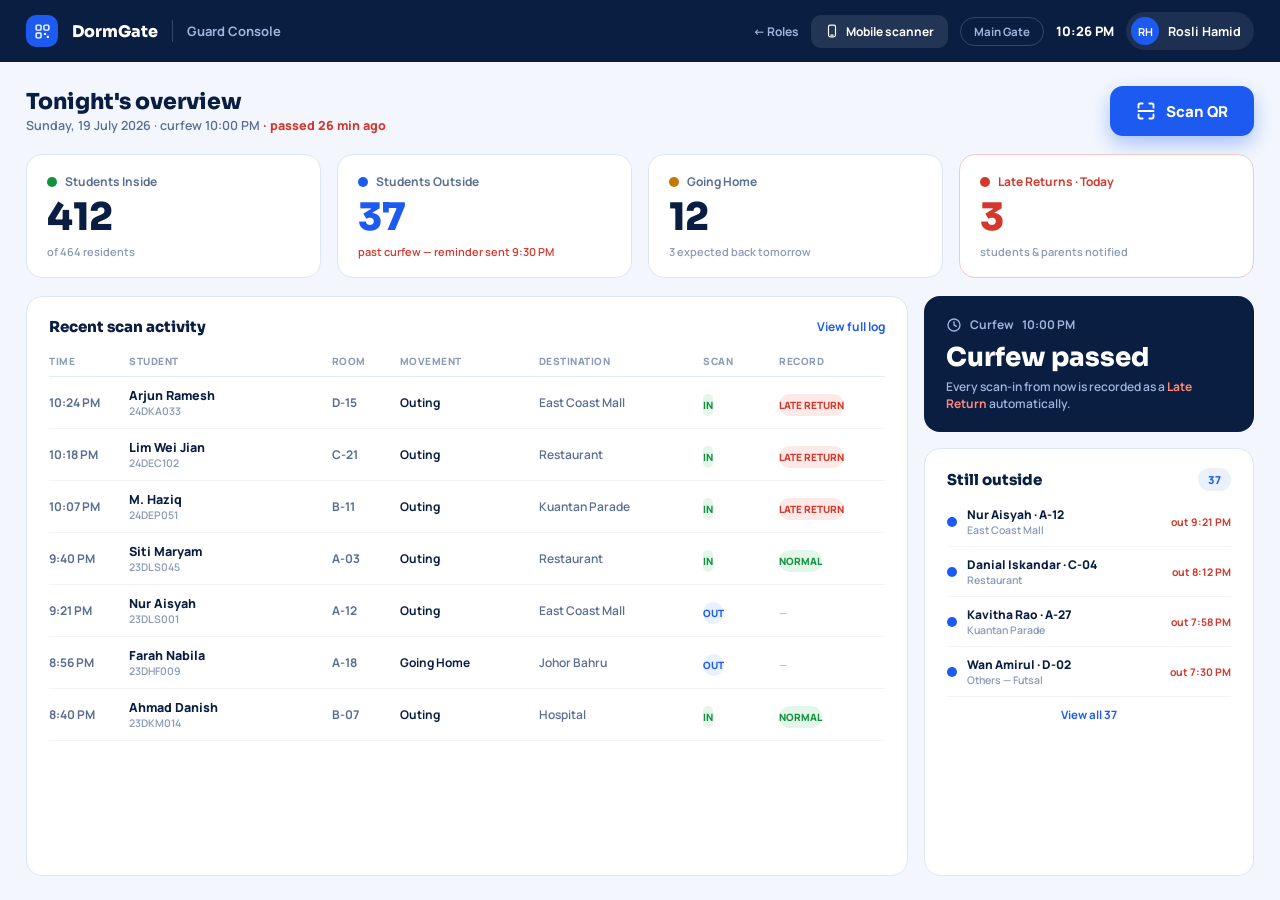
==== guard.html @ 5226cc1f "DormGate prototype - navigable hardcoded reproduction of the Claude Design screens === TECHNICAL CHA" ====
<!DOCTYPE html>
<html lang="en">
<head>
<meta charset="utf-8">
<meta name="viewport" content="width=device-width, initial-scale=1">
<title>DormGate — Guard Console</title>
<meta name="description" content="DormGate guard console — scan student QR, live in/out counts, curfew &amp; late-return tracking.">
<link rel="stylesheet" href="assets/css/tokens.css">
<link rel="stylesheet" href="assets/css/guard.css">
</head>
<body>

<!-- ============ CONSOLE (desktop) ============ -->
<div class="view active" id="console">
  <header class="topbar">
    <div class="logo"><svg width="17" height="17" viewBox="0 0 24 24" fill="none"><rect x="3" y="3" width="7" height="7" rx="1.5" stroke="#fff" stroke-width="2"/><rect x="14" y="3" width="7" height="7" rx="1.5" stroke="#fff" stroke-width="2"/><rect x="3" y="14" width="7" height="7" rx="1.5" stroke="#fff" stroke-width="2"/><path d="M14 14h3v3h-3zM18 18h3v3h-3z" fill="#fff"/></svg></div>
    <span class="brand">DormGate</span>
    <span class="divider"></span>
    <span class="role">Guard Console</span>
    <div class="right">
      <a class="home" href="index.html">← Roles</a>
      <span class="switch" id="toScanner"><svg width="14" height="14" viewBox="0 0 24 24" fill="none"><rect x="6" y="2" width="12" height="20" rx="3" stroke="#fff" stroke-width="2"/><path d="M10 19h4" stroke="#fff" stroke-width="2" stroke-linecap="round"/></svg>Mobile scanner</span>
      <span class="gate">Main Gate</span>
      <span class="clock">10:26 PM</span>
      <div class="who"><span class="avatar" id="gAv">RH</span><span id="gName">Rosli Hamid</span></div>
    </div>
  </header>

  <div class="console-body">
    <div class="overview-head">
      <div>
        <h1>Tonight's overview</h1>
        <div class="sub">Sunday, 19 July 2026 · curfew <span id="cf1">10:00 PM</span> <span class="late">· passed 26 min ago</span></div>
      </div>
      <div class="scan-btn" data-scan="outing">
        <svg width="20" height="20" viewBox="0 0 24 24" fill="none"><path d="M3 8V5a2 2 0 012-2h3M16 3h3a2 2 0 012 2v3M21 16v3a2 2 0 01-2 2h-3M8 21H5a2 2 0 01-2-2v-3M3 12h18" stroke="#fff" stroke-width="2.2" stroke-linecap="round"/></svg>
        Scan QR
      </div>
    </div>

    <div class="stat-grid">
      <div class="stat"><div class="lab"><span class="dot dot-green"></span>Students Inside</div><div class="num" id="stInside">412</div><div class="foot">of 464 residents</div></div>
      <div class="stat"><div class="lab"><span class="dot dot-blue"></span>Students Outside</div><div class="num blue" id="stOutside">37</div><div class="foot red">past curfew — reminder sent 9:30 PM</div></div>
      <div class="stat"><div class="lab"><span class="dot dot-amber"></span>Going Home</div><div class="num" id="stHome">12</div><div class="foot">3 expected back tomorrow</div></div>
      <div class="stat alarm"><div class="lab red"><span class="dot dot-red"></span>Late Returns · Today</div><div class="num red" id="stLate">3</div><div class="foot">students &amp; parents notified</div></div>
    </div>

    <div class="console-grid">
      <div class="panel">
        <div class="phead"><span class="t">Recent scan activity</span><span class="a">View full log</span></div>
        <div class="thead scan-cols">
          <span>TIME</span><span>STUDENT</span><span>ROOM</span><span class="col-move">MOVEMENT</span><span class="col-dest">DESTINATION</span><span class="col-scan">SCAN</span><span>RECORD</span>
        </div>
        <div class="tbody" id="scanBody"><!-- JS --></div>
      </div>

      <div class="rail">
        <div class="curfew-card">
          <div class="lab"><svg width="16" height="16" viewBox="0 0 24 24" fill="none"><circle cx="12" cy="12" r="9" stroke="#9DB4DC" stroke-width="2"/><path d="M12 7v5l3.5 2" stroke="#9DB4DC" stroke-width="2" stroke-linecap="round"/></svg>Curfew <span id="cf2">10:00 PM</span></div>
          <h3>Curfew passed</h3>
          <p>Every scan-in from now is recorded as a <b>Late Return</b> automatically.</p>
        </div>
        <div class="panel stillout">
          <div class="phead"><span class="t">Still outside</span><span class="cnt" id="soCount">37</span></div>
          <div id="stilloutBody"><!-- JS --></div>
          <div class="viewall">View all 37</div>
        </div>
      </div>
    </div>
  </div>
</div>

<!-- ============ MOBILE SCANNER (1m) ============ -->
<div class="view" id="scanner">
  <div class="phone">
    <div class="scanner-head">
      <span class="t">Scan QR</span>
      <span class="loc" id="toConsole" style="cursor:pointer">← Console · Main Gate</span>
    </div>
    <div class="viewfinder">
      <div class="hint">Align the student's QR inside the frame</div>
      <div class="frame">
        <div class="box">
          <span class="c tl"></span><span class="c tr"></span><span class="c bl"></span><span class="c br"></span>
          <img class="qr" data-qr width="150" height="150" alt="QR in viewfinder">
          <span class="laser"></span>
        </div>
      </div>
    </div>
    <div class="result-sheet">
      <div class="grab"></div>
      <div class="who">
        <span class="av">NA</span>
        <div class="grow"><div class="nm">Nur Aisyah</div><div class="sub">23DLS001 · A-12 · 🟢 Inside</div></div>
        <span class="badge badge-blue">OUTING</span>
      </div>
      <div class="dest"><span>East Coast Mall</span><b>Out → 6:15 PM</b></div>
      <div class="acts">
        <button class="btn btn-outline btn-sm" style="flex:1" id="toConsole2">Cancel</button>
        <button class="btn btn-primary btn-sm" style="flex:1.7" data-scan="outing">Confirm — Out</button>
      </div>
    </div>
  </div>
</div>

<!-- ============ SCAN RESULT MODAL ============ -->
<div class="overlay" id="scanOverlay">
  <div class="dialog" id="scanDialog"><!-- JS --></div>
</div>

<script src="assets/js/data.js"></script>
<script src="assets/js/qr.js"></script>
<script src="assets/js/guard.js"></script>
</body>
</html>
---- assets/css/tokens.css ----
/* ============================================================
   DormGate — Design Tokens & Shared Components
   Dormitory Movement System · hardcoded prototype
   Fonts: Sora (headings) + Manrope (body)
   ============================================================ */

@import url('https://fonts.googleapis.com/css2?family=Sora:wght@600;700;800&family=Manrope:wght@400;500;600;700;800&display=swap');

:root {
  /* Brand / navy */
  --navy: #0A1E42;
  --navy-soft: #12283F;
  --navy-deep: #04101F;
  /* Blues */
  --blue: #1D5BF0;
  --blue-600: #1449CC;
  --blue-400: #5E8DF7;
  --blue-200: #9BBCF6;
  --blue-100: #C9DBFA;
  --blue-tint: #EAF1FE;
  --sky: #37B0FF;
  /* Surfaces */
  --bg: #EDF2FA;
  --surface: #F3F7FD;
  --field: #F9FBFE;
  --white: #fff;
  /* Lines */
  --border: #DCE6F5;
  --border-soft: #E4ECF9;
  --line: #F1F5FB;
  /* Text */
  --ink: #0A1E42;
  --muted: #5A6E92;
  --muted-2: #8A9AB8;
  --muted-3: #9DB4DC;
  --nav-dim: #5B77A8;
  /* Status — green */
  --green: #12923F;
  --green-tint: #E3F6E9;
  /* Status — amber */
  --amber: #C77700;
  --amber-ink: #9A5F06;
  --amber-tint: #FFF3DC;
  --amber-tint-2: #FFF7E8;
  --amber-border: #F3DFB3;
  /* Status — red */
  --red: #D3382C;
  --red-tint: #FDE9E7;
  --red-coral: #FF8A7A;
  --red-border: #F3C9C4;
  /* Effects */
  --shadow-btn: 0 8px 18px rgba(29,91,240,.3);
  --shadow-card: 0 6px 18px rgba(10,30,66,.06);
  --shadow-pop: 0 30px 70px rgba(4,12,28,.5);
  --radius: 16px;
  --sans: 'Manrope', system-ui, -apple-system, sans-serif;
  --head: 'Sora', 'Manrope', system-ui, sans-serif;
}

/* ---------- reset ---------- */
* { box-sizing: border-box; }
html, body { margin: 0; padding: 0; }
body {
  font-family: var(--sans);
  color: var(--ink);
  background: var(--bg);
  -webkit-font-smoothing: antialiased;
  text-rendering: optimizeLegibility;
}
a { color: var(--blue); text-decoration: none; }
a:hover { color: var(--blue-600); }
button { font-family: inherit; cursor: pointer; border: none; background: none; }
img, svg { display: block; }
ul { margin: 0; padding: 0; list-style: none; }
h1, h2, h3, h4 { margin: 0; font-family: var(--head); }
@keyframes dg-scanline { 0% { top: 12%; } 50% { top: 82%; } 100% { top: 12%; } }
@keyframes dg-fade { from { opacity: 0; transform: translateY(8px); } to { opacity: 1; transform: none; } }

/* ============================================================
   Shared components
   ============================================================ */

/* buttons */
.btn {
  display: flex; align-items: center; justify-content: center; gap: 9px;
  height: 52px; border-radius: 13px; font: 800 15px var(--sans);
  width: 100%; transition: filter .15s, transform .05s;
}
.btn:active { transform: translateY(1px); }
.btn-primary { background: var(--blue); color: #fff; box-shadow: var(--shadow-btn); }
.btn-primary:hover { filter: brightness(1.05); }
.btn-danger { background: var(--red); color: #fff; box-shadow: 0 8px 18px rgba(211,56,44,.3); }
.btn-ghost { background: #fff; border: 1.5px solid var(--border); color: var(--blue); }
.btn-outline { background: #fff; border: 1.5px solid var(--border); color: var(--ink); }
.btn-sm { height: 44px; font-size: 13.5px; border-radius: 12px; }
.btn-inline { width: auto; padding: 0 24px; }

/* status badge (pill) */
.badge { font: 800 10px var(--sans); border-radius: 999px; padding: 4px 9px; white-space: nowrap; letter-spacing: .2px; }
.badge-green { color: var(--green); background: var(--green-tint); }
.badge-blue  { color: var(--blue);  background: var(--blue-tint); }
.badge-amber { color: var(--amber); background: var(--amber-tint); }
.badge-red   { color: var(--red);   background: var(--red-tint); }
.badge-lg { font-size: 10.5px; padding: 6px 12px; }

/* chip / filter pill */
.chip { font: 700 12px var(--sans); border-radius: 999px; padding: 8px 15px; background: #fff; border: 1px solid var(--border); color: var(--muted); cursor: pointer; }
.chip.on { background: var(--blue); border-color: var(--blue); color: #fff; }

/* card */
.card { background: #fff; border: 1px solid var(--border); border-radius: var(--radius); }

/* form field (display) */
.field-label { font: 700 11.5px var(--sans); color: var(--muted); letter-spacing: .4px; }
.field {
  display: flex; align-items: center; gap: 10px;
  height: 50px; padding: 0 16px; border: 1.5px solid var(--border);
  border-radius: 13px; background: #fff; font: 600 15px var(--sans); color: var(--ink);
}
.field.focus { border-color: var(--blue); box-shadow: 0 0 0 3px var(--blue-tint); }
.field.compact { height: 44px; font-size: 13.5px; background: var(--field); border-radius: 12px; }

/* dot status marker */
.dot { width: 10px; height: 10px; border-radius: 50%; flex-shrink: 0; }
.dot-green { background: var(--green); } .dot-blue { background: var(--blue); }
.dot-amber { background: var(--amber); } .dot-red { background: var(--red); }

/* segmented control */
.segmented { display: flex; background: var(--border-soft); border-radius: 14px; padding: 4px; gap: 4px; }
.segmented .seg { flex: 1; display: flex; align-items: center; justify-content: center; height: 44px; border-radius: 11px; font: 700 13.5px var(--sans); color: var(--muted); cursor: pointer; }
.segmented .seg.on { background: #fff; color: var(--blue); font-weight: 800; box-shadow: 0 2px 8px rgba(10,30,66,.1); }

/* info banner */
.banner { display: flex; gap: 10px; border-radius: 13px; padding: 12px 14px; font: 600 11.5px/1.5 var(--sans); }
.banner svg { flex-shrink: 0; margin-top: 1px; }
.banner-blue { background: var(--blue-tint); border: 1px solid var(--blue-100); color: var(--blue-600); }
.banner-amber { background: var(--amber-tint-2); border: 1px solid var(--amber-border); color: var(--amber-ink); }

/* generic helpers */
.row { display: flex; align-items: center; }
.spread { display: flex; align-items: center; justify-content: space-between; }
.grow { flex: 1; min-width: 0; }
.stack { display: flex; flex-direction: column; }
.hidden { display: none !important; }
.avatar { border-radius: 50%; display: flex; align-items: center; justify-content: center; font: 800 12px var(--head); color: #fff; background: var(--blue); }

/* screen fade-in on route change */
.screen { animation: dg-fade .28s ease; }
---- assets/css/guard.css ----
/* ============================================================
   DormGate — Guard console (desktop) + mobile scanner
   Bare responsive: console fills viewport; scanner is a
   phone-width dark view. No browser-window chrome.
   ============================================================ */

body { background: var(--surface); }
.view { display: none; }
.view.active { display: flex; }

/* ---------- top bar ---------- */
.topbar { height: 62px; background: var(--navy); display: flex; align-items: center; gap: 14px;
  padding: 0 26px; flex-shrink: 0; }
.topbar .logo { width: 32px; height: 32px; border-radius: 10px; background: var(--blue);
  display: flex; align-items: center; justify-content: center; }
.topbar .brand { font: 800 16px var(--head); color: #fff; }
.topbar .divider { width: 1px; height: 22px; background: rgba(255,255,255,.18); }
.topbar .role { font: 700 13px var(--sans); color: var(--muted-3); }
.topbar .right { margin-left: auto; display: flex; align-items: center; gap: 12px; }
.topbar .gate { font: 700 11.5px var(--sans); color: var(--muted-3); border: 1px solid rgba(255,255,255,.18);
  border-radius: 999px; padding: 6px 13px; }
.topbar .clock { font: 800 13px var(--sans); color: #fff; }
.topbar .who { display: flex; align-items: center; gap: 9px; background: rgba(255,255,255,.08);
  border-radius: 999px; padding: 5px 13px 5px 5px; }
.topbar .who .avatar { width: 28px; height: 28px; font-size: 11px; }
.topbar .who span { font: 700 12.5px var(--sans); color: #fff; }
.topbar .switch { font: 700 12px var(--sans); color: #fff; background: rgba(255,255,255,.1);
  border-radius: 10px; padding: 8px 14px; cursor: pointer; display: flex; gap: 7px; align-items: center; }
.topbar .home { color: var(--muted-3); font: 700 12px var(--sans); }

/* ---------- console body ---------- */
#console { flex-direction: column; min-height: 100vh; }
.console-body { flex: 1; padding: 24px 26px; display: flex; flex-direction: column; gap: 18px; }
.overview-head { display: flex; align-items: center; gap: 16px; flex-wrap: wrap; }
.overview-head h1 { font: 800 22px var(--head); color: var(--ink); }
.overview-head .sub { font: 600 12.5px var(--sans); color: var(--muted); margin-top: 2px; }
.overview-head .sub .late { color: var(--red); font-weight: 800; }
.scan-btn { margin-left: auto; display: flex; align-items: center; gap: 10px; height: 50px; padding: 0 26px;
  border-radius: 13px; background: var(--blue); color: #fff; font: 800 15px var(--sans);
  box-shadow: 0 8px 20px rgba(29,91,240,.35); cursor: pointer; }

.stat-grid { display: grid; grid-template-columns: repeat(4, 1fr); gap: 16px; }
.stat { background: #fff; border: 1px solid var(--border); border-radius: 16px; padding: 18px 20px;
  display: flex; flex-direction: column; gap: 8px; }
.stat.alarm { border: 1.5px solid var(--red-border); }
.stat .lab { display: flex; align-items: center; gap: 8px; font: 700 12px var(--sans); color: var(--muted); }
.stat .lab.red { color: var(--red); }
.stat .num { font: 800 38px/1 var(--head); color: var(--ink); }
.stat .num.blue { color: var(--blue); } .stat .num.red { color: var(--red); }
.stat .foot { font: 600 11px var(--sans); color: var(--muted-2); }
.stat .foot.red { color: var(--red); }

.console-grid { flex: 1; display: grid; grid-template-columns: 1fr 330px; gap: 16px; min-height: 0; }

/* recent scan table */
.panel { background: #fff; border: 1px solid var(--border); border-radius: 16px; padding: 6px 22px 10px;
  display: flex; flex-direction: column; overflow: hidden; }
.panel .phead { display: flex; align-items: center; justify-content: space-between; padding: 14px 0 10px; }
.panel .phead .t { font: 800 15px var(--head); color: var(--ink); }
.panel .phead .a { font: 700 12px var(--sans); color: var(--blue); cursor: pointer; }
.scan-cols { grid-template-columns: 70px 1.5fr 58px 1fr 1.2fr 66px 106px; }
.thead, .trow { display: grid; gap: 10px; align-items: center; }
.thead { padding: 8px 0; border-bottom: 1px solid var(--border-soft);
  font: 800 10px var(--sans); color: var(--muted-2); letter-spacing: .5px; }
.trow { padding: 10px 0; border-bottom: 1px solid var(--line); }
.tbody { overflow-y: auto; }
.trow .nm { font: 800 12.5px var(--sans); color: var(--ink); white-space: nowrap; overflow: hidden; text-overflow: ellipsis; }
.trow .id { font: 600 10.5px var(--sans); color: var(--muted-2); }
.trow .cell { font: 700 12px var(--sans); color: var(--muted); }
.trow .cell.ink { color: var(--ink); }
.trow .dest { font: 600 12px var(--sans); color: var(--muted); white-space: nowrap; overflow: hidden; text-overflow: ellipsis; }
.tag-c { font: 800 10px var(--sans); border-radius: 999px; padding: 4px 0; text-align: center; }
.tag-c.dash { color: #B6C3DB; font-weight: 700; font-size: 11px; }

/* right rail */
.rail { display: flex; flex-direction: column; gap: 16px; min-height: 0; }
.curfew-card { background: var(--navy); border-radius: 16px; padding: 20px 22px; color: #fff; }
.curfew-card .lab { display: flex; align-items: center; gap: 8px; font: 700 12px var(--sans); color: var(--muted-3); }
.curfew-card h3 { font: 800 26px var(--head); margin-top: 8px; }
.curfew-card p { font: 600 12px var(--sans); color: var(--muted-3); margin: 4px 0 0; }
.curfew-card b { color: var(--red-coral); }
.stillout { flex: 1; }
.stillout .phead { padding: 13px 0 6px; }
.stillout .cnt { font: 800 11px var(--sans); color: var(--blue); background: var(--blue-tint); border-radius: 999px; padding: 4px 10px; }
.so-row { display: flex; align-items: center; gap: 10px; padding: 9px 0; border-bottom: 1px solid var(--line); }
.so-row .n { font: 800 12px var(--sans); color: var(--ink); }
.so-row .d { font: 600 10.5px var(--sans); color: var(--muted-2); }
.so-row .t { font: 700 10.5px var(--sans); color: var(--red); white-space: nowrap; }
.viewall { text-align: center; font: 700 11.5px var(--sans); color: var(--blue); padding: 10px 0; cursor: pointer; }

/* ---------- scan result modal ---------- */
.overlay { position: fixed; inset: 0; background: rgba(10,30,66,.55); display: none;
  align-items: center; justify-content: center; padding: 24px; z-index: 100; }
.overlay.show { display: flex; animation: dg-fade .2s ease; }
.dialog { width: 460px; max-width: 100%; background: #fff; border-radius: 20px; box-shadow: var(--shadow-pop); overflow: hidden; }
.dialog .dhead { display: flex; align-items: center; gap: 10px; padding: 18px 24px; border-bottom: 1px solid var(--border-soft); }
.dialog .dhead .t { font: 800 15px var(--head); color: var(--ink); }
.dialog .dhead .loc { margin-left: auto; font: 600 11.5px var(--sans); color: var(--muted-2); }
.dialog .danger-bar { display: flex; gap: 10px; align-items: center; background: var(--red); padding: 12px 24px;
  font: 800 12.5px var(--sans); color: #fff; }
.dialog .who { padding: 20px 24px; display: flex; align-items: center; gap: 14px; }
.dialog .who .av { width: 52px; height: 52px; border-radius: 16px; display: flex; align-items: center; justify-content: center; font: 800 17px var(--head); }
.dialog .who .nm { font: 800 17px var(--head); color: var(--ink); }
.dialog .who .sub { font: 600 12px var(--sans); color: var(--muted); margin-top: 2px; }
.dialog .dtable { margin: 0 24px; background: var(--surface); border: 1px solid var(--border); border-radius: 14px; padding: 4px 16px; }
.dialog .dtable .r { display: flex; justify-content: space-between; padding: 10px 0; border-bottom: 1px solid var(--border-soft); }
.dialog .dtable .r:last-child { border-bottom: none; }
.dialog .dtable .k { font: 600 12px var(--sans); color: var(--muted); }
.dialog .dtable .v { font: 800 12px var(--sans); }
.transition { display: flex; align-items: center; justify-content: center; gap: 10px; padding: 16px 24px 4px; flex-wrap: wrap; }
.transition .badge { font-size: 11px; padding: 6px 14px; }
.dialog .dnote { font: 600 11px var(--sans); color: var(--muted-2); text-align: center; padding: 8px 24px 0; }
.dialog .dactions { display: flex; gap: 12px; padding: 16px 24px 22px; }
.dialog .dactions .btn { }
.dialog .dactions .btn.wide { flex: 1.6; }

/* ---------- mobile scanner (1m) ---------- */
#scanner { justify-content: center; background: #dfe7f4; padding: 22px 0; min-height: 100vh; }
.phone { width: 100%; max-width: 440px; margin: 0 auto; background: var(--navy-deep); border-radius: 30px;
  min-height: calc(100vh - 44px); display: flex; flex-direction: column; overflow: hidden;
  box-shadow: 0 0 60px rgba(10,30,66,.3); position: relative; }
.scanner-head { padding: 26px 22px 10px; display: flex; align-items: center; gap: 10px; }
.scanner-head .t { font: 700 19px var(--head); color: #fff; }
.scanner-head .loc { margin-left: auto; font: 700 11px var(--sans); color: var(--muted-3);
  border: 1px solid rgba(255,255,255,.2); border-radius: 999px; padding: 5px 11px; }
.viewfinder { flex: 1; position: relative; margin: 8px 22px 0; border-radius: 20px; overflow: hidden;
  background: radial-gradient(120% 90% at 50% 30%, var(--navy-soft) 0%, var(--navy-deep) 100%); }
.viewfinder .hint { position: absolute; left: 0; right: 0; top: 14px; text-align: center;
  font: 700 12px var(--sans); color: var(--muted-3); }
.frame { position: absolute; inset: 0; display: flex; align-items: center; justify-content: center; }
.frame .box { width: 230px; height: 230px; position: relative; }
.frame .c { position: absolute; width: 40px; height: 40px; }
.frame .tl { top: 0; left: 0; border-top: 4px solid var(--sky); border-left: 4px solid var(--sky); border-radius: 10px 0 0 0; }
.frame .tr { top: 0; right: 0; border-top: 4px solid var(--sky); border-right: 4px solid var(--sky); border-radius: 0 10px 0 0; }
.frame .bl { bottom: 0; left: 0; border-bottom: 4px solid var(--sky); border-left: 4px solid var(--sky); border-radius: 0 0 0 10px; }
.frame .br { bottom: 0; right: 0; border-bottom: 4px solid var(--sky); border-right: 4px solid var(--sky); border-radius: 0 0 10px 0; }
.frame .qr { position: absolute; top: 40px; left: 40px; opacity: .9; border-radius: 8px; }
.frame .laser { position: absolute; left: 8px; right: 8px; height: 3px; border-radius: 2px;
  background: var(--sky); box-shadow: 0 0 14px var(--sky); animation: dg-scanline 2.6s ease-in-out infinite; }
.result-sheet { background: #fff; border-radius: 24px 24px 0 0; margin-top: 14px; padding: 18px 22px 30px;
  box-shadow: 0 -14px 34px rgba(0,0,0,.4); }
.result-sheet .grab { width: 44px; height: 5px; border-radius: 999px; background: var(--border); margin: 0 auto 14px; }
.result-sheet .who { display: flex; align-items: center; gap: 12px; }
.result-sheet .who .av { width: 44px; height: 44px; border-radius: 14px; background: var(--blue-tint);
  display: flex; align-items: center; justify-content: center; font: 800 15px var(--head); color: var(--blue); }
.result-sheet .nm { font: 800 15px var(--head); color: var(--ink); }
.result-sheet .who .sub { font: 600 11.5px var(--sans); color: var(--muted); }
.result-sheet .dest { display: flex; justify-content: space-between; background: var(--surface);
  border: 1px solid var(--border); border-radius: 12px; padding: 11px 14px; margin-top: 12px;
  font: 600 12px var(--sans); color: var(--muted); }
.result-sheet .dest b { font-weight: 800; color: var(--ink); }
.result-sheet .acts { display: flex; gap: 10px; margin-top: 14px; }

@media (max-width: 1080px) { .console-grid { grid-template-columns: 1fr; } .rail { flex-direction: column; } }
@media (max-width: 720px) {
  .stat-grid { grid-template-columns: 1fr 1fr; }
  .topbar { padding: 0 14px; gap: 10px; } .topbar .role, .topbar .gate { display: none; }
  .scan-cols { grid-template-columns: 60px 1.4fr 44px 66px; }
  .scan-cols .col-move, .scan-cols .col-dest, .scan-cols .col-scan { display: none; }
}
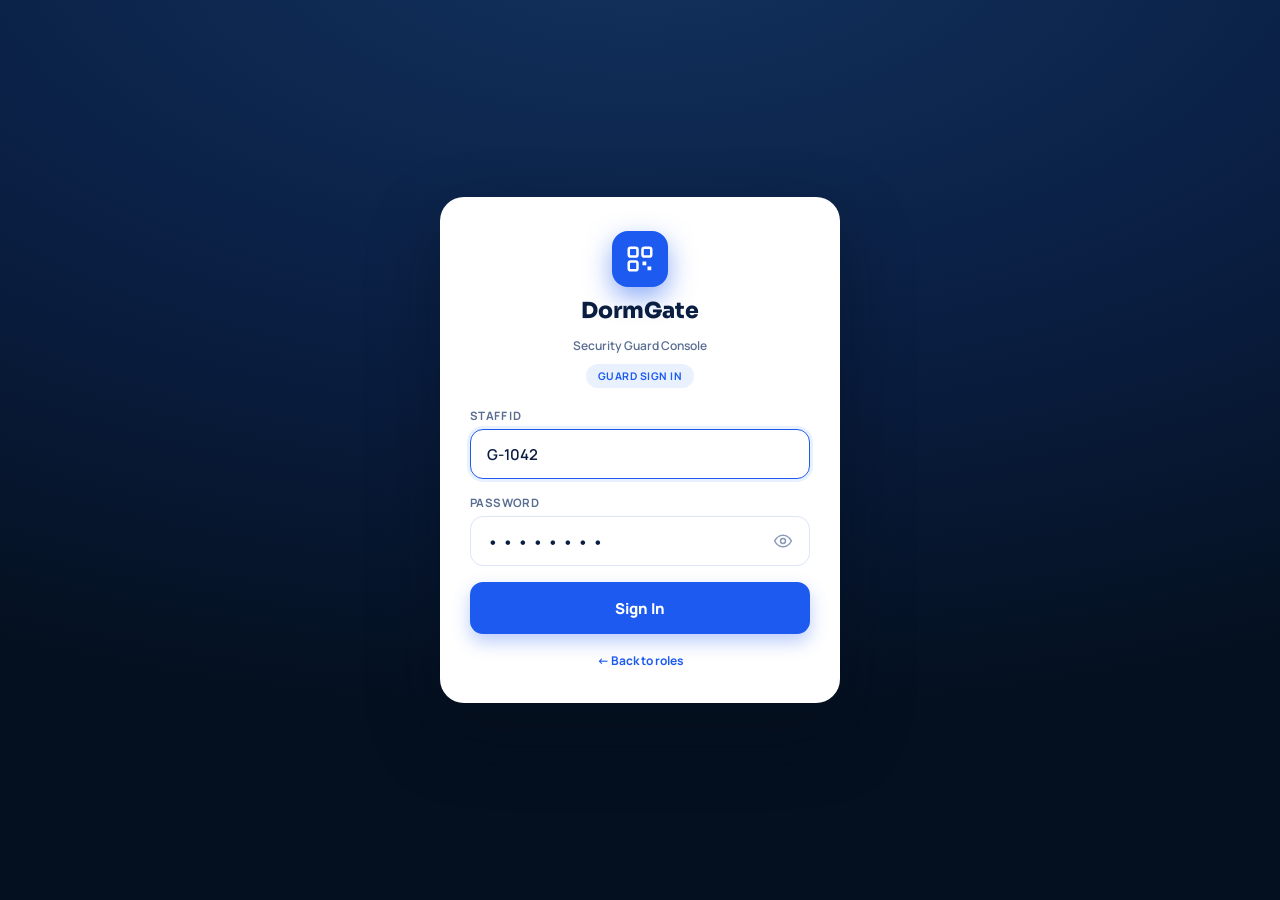
==== commit 368f61c0: "[Phase 2/Task 2] Guard staff login screen - gates the console === TECHNICAL CHANGES === • guard.html" ====
--- a/guard.html
+++ b/guard.html
@@ -10,8 +10,33 @@
 </head>
 <body>
 
+<!-- ============ STAFF LOGIN ============ -->
+<div class="view active auth" id="login">
+  <div class="auth-card">
+    <div class="auth-brand">
+      <div class="auth-logo"><svg width="30" height="30" viewBox="0 0 24 24" fill="none"><rect x="3" y="3" width="7" height="7" rx="1.5" stroke="#fff" stroke-width="2"/><rect x="14" y="3" width="7" height="7" rx="1.5" stroke="#fff" stroke-width="2"/><rect x="3" y="14" width="7" height="7" rx="1.5" stroke="#fff" stroke-width="2"/><path d="M14 14h3v3h-3zM18 18h3v3h-3z" fill="#fff"/></svg></div>
+      <div class="auth-title">DormGate</div>
+      <div class="auth-sub">Security Guard Console</div>
+      <span class="auth-role">GUARD SIGN IN</span>
+    </div>
+    <div class="fieldgroup">
+      <div class="field-label">STAFF ID</div>
+      <div class="field focus" style="font-weight:600">G-1042</div>
+    </div>
+    <div class="fieldgroup">
+      <div class="field-label">PASSWORD</div>
+      <div class="field" style="justify-content:space-between;font-size:17px">
+        <span style="letter-spacing:3px">••••••••</span>
+        <svg width="20" height="20" viewBox="0 0 24 24" fill="none"><path d="M2 12s3.5-7 10-7 10 7 10 7-3.5 7-10 7-10-7-10-7z" stroke="#8A9AB8" stroke-width="1.8"/><circle cx="12" cy="12" r="3" stroke="#8A9AB8" stroke-width="1.8"/></svg>
+      </div>
+    </div>
+    <button class="btn btn-primary" id="guardSignIn">Sign In</button>
+    <div class="auth-back"><a href="index.html">&larr; Back to roles</a></div>
+  </div>
+</div>
+
 <!-- ============ CONSOLE (desktop) ============ -->
-<div class="view active" id="console">
+<div class="view" id="console">
   <header class="topbar">
     <div class="logo"><svg width="17" height="17" viewBox="0 0 24 24" fill="none"><rect x="3" y="3" width="7" height="7" rx="1.5" stroke="#fff" stroke-width="2"/><rect x="14" y="3" width="7" height="7" rx="1.5" stroke="#fff" stroke-width="2"/><rect x="3" y="14" width="7" height="7" rx="1.5" stroke="#fff" stroke-width="2"/><path d="M14 14h3v3h-3zM18 18h3v3h-3z" fill="#fff"/></svg></div>
     <span class="brand">DormGate</span>
--- a/assets/css/tokens.css
+++ b/assets/css/tokens.css
@@ -146,3 +146,61 @@
 
 /* screen fade-in on route change */
 .screen { animation: dg-fade .28s ease; }
+
+/* generic field group (label + field) */
+.fieldgroup { display: flex; flex-direction: column; gap: 6px; }
+
+/* ============================================================
+   Staff login card (shared by Guard + Warden)
+   ============================================================ */
+.auth { min-height: 100vh; display: flex; align-items: center; justify-content: center; padding: 32px 20px;
+  background: radial-gradient(120% 90% at 50% -10%, #12335f 0%, var(--navy) 55%, var(--navy-deep) 100%); }
+.auth-card { width: 100%; max-width: 400px; background: #fff; border-radius: 24px; padding: 34px 30px;
+  box-shadow: 0 30px 70px rgba(4,12,28,.4); display: flex; flex-direction: column; gap: 16px; animation: dg-fade .3s ease; }
+.auth-brand { display: flex; flex-direction: column; align-items: center; gap: 10px; margin-bottom: 4px; }
+.auth-logo { width: 56px; height: 56px; border-radius: 16px; background: var(--blue);
+  display: flex; align-items: center; justify-content: center; box-shadow: 0 10px 26px rgba(29,91,240,.5); }
+.auth-title { font: 800 22px var(--head); color: var(--ink); text-align: center; }
+.auth-sub { font: 600 12px var(--sans); color: var(--muted); margin-top: 3px; text-align: center; }
+.auth-role { font: 700 10.5px var(--sans); color: var(--blue); background: var(--blue-tint);
+  border-radius: 999px; padding: 5px 12px; letter-spacing: .5px; }
+.auth-back { text-align: center; font: 700 12px var(--sans); color: var(--muted-2); margin-top: 2px; }
+
+/* ============================================================
+   Search + detail (backs the Guard search view)
+   ============================================================ */
+.srch-bar { display: flex; gap: 12px; flex-wrap: wrap; }
+.srch-box { flex: 1; min-width: 240px; display: flex; align-items: center; gap: 11px; height: 48px; padding: 0 16px;
+  border: 1.5px solid var(--blue); border-radius: 13px; background: #fff; box-shadow: 0 0 0 3px var(--blue-tint); }
+.srch-box .q { font: 600 14px var(--sans); color: var(--ink); }
+.srch-box .caret { width: 2px; height: 18px; background: var(--blue); }
+.srch-box .ph { margin-left: auto; font: 600 11.5px var(--sans); color: var(--muted-2); }
+.srch-drop { display: flex; align-items: center; gap: 8px; height: 48px; padding: 0 16px; border: 1.5px solid var(--border);
+  border-radius: 13px; background: #fff; font: 700 13px var(--sans); color: var(--muted); cursor: pointer; }
+.srch-split { flex: 1; display: grid; grid-template-columns: 1fr 372px; gap: 16px; min-height: 0; }
+.srch-panel { background: #fff; border: 1px solid var(--border); border-radius: 16px; padding: 6px 20px; overflow: hidden; }
+.srch-grid { display: grid; grid-template-columns: 1.7fr 66px 118px 118px; gap: 10px; align-items: center; }
+.srch-grid > * { min-width: 0; }
+.srch-head { padding: 12px 0 8px; border-bottom: 1px solid var(--border-soft);
+  font: 800 10px var(--sans); color: var(--muted-2); letter-spacing: .5px; }
+.srch-row { padding: 11px 0; border-bottom: 1px solid var(--line); cursor: pointer; }
+.srch-row.sel { margin: 6px -12px 0; padding: 11px 12px; border-radius: 12px; background: var(--blue-tint); border: 1.5px solid var(--blue-200); }
+.srch-row .nm { font: 800 12.5px var(--sans); color: var(--ink); white-space: nowrap; overflow: hidden; text-overflow: ellipsis; }
+.srch-row .id { font: 600 10.5px var(--sans); color: var(--muted-2); }
+.srch-row .c { font: 700 12px var(--sans); color: var(--muted); }
+.srch-note { padding: 12px 0; font: 600 11.5px var(--sans); color: var(--muted-2); }
+
+.sdetail { background: #fff; border: 1px solid var(--border); border-radius: 16px; padding: 20px;
+  display: flex; flex-direction: column; gap: 14px; overflow-y: auto; }
+.sdetail-head { display: flex; align-items: center; gap: 13px; }
+.sdetail-av { width: 52px; height: 52px; border-radius: 16px; background: var(--blue-tint);
+  display: flex; align-items: center; justify-content: center; font: 800 17px var(--head); color: var(--blue); }
+.sdetail-nm { font: 800 15px var(--head); color: var(--ink); }
+.sdetail-sub { font: 600 11.5px var(--sans); color: var(--muted); }
+.sdetail-status { display: flex; align-items: center; justify-content: space-between; border-radius: 12px; padding: 11px 14px; }
+.sdetail-kv { display: grid; grid-template-columns: 1fr 1fr; gap: 10px 14px; }
+.sdetail-kv .k { font: 800 9.5px var(--sans); color: var(--muted-2); letter-spacing: .5px; }
+.sdetail-kv .v { font: 700 12.5px var(--sans); color: var(--ink); margin-top: 2px; }
+.sdetail-hist { border-top: 1px solid var(--border-soft); padding-top: 12px; }
+.sdetail-hist .t { font: 800 12px var(--head); color: var(--ink); margin-bottom: 8px; }
+@media (max-width: 1080px) { .srch-split { grid-template-columns: 1fr; } }
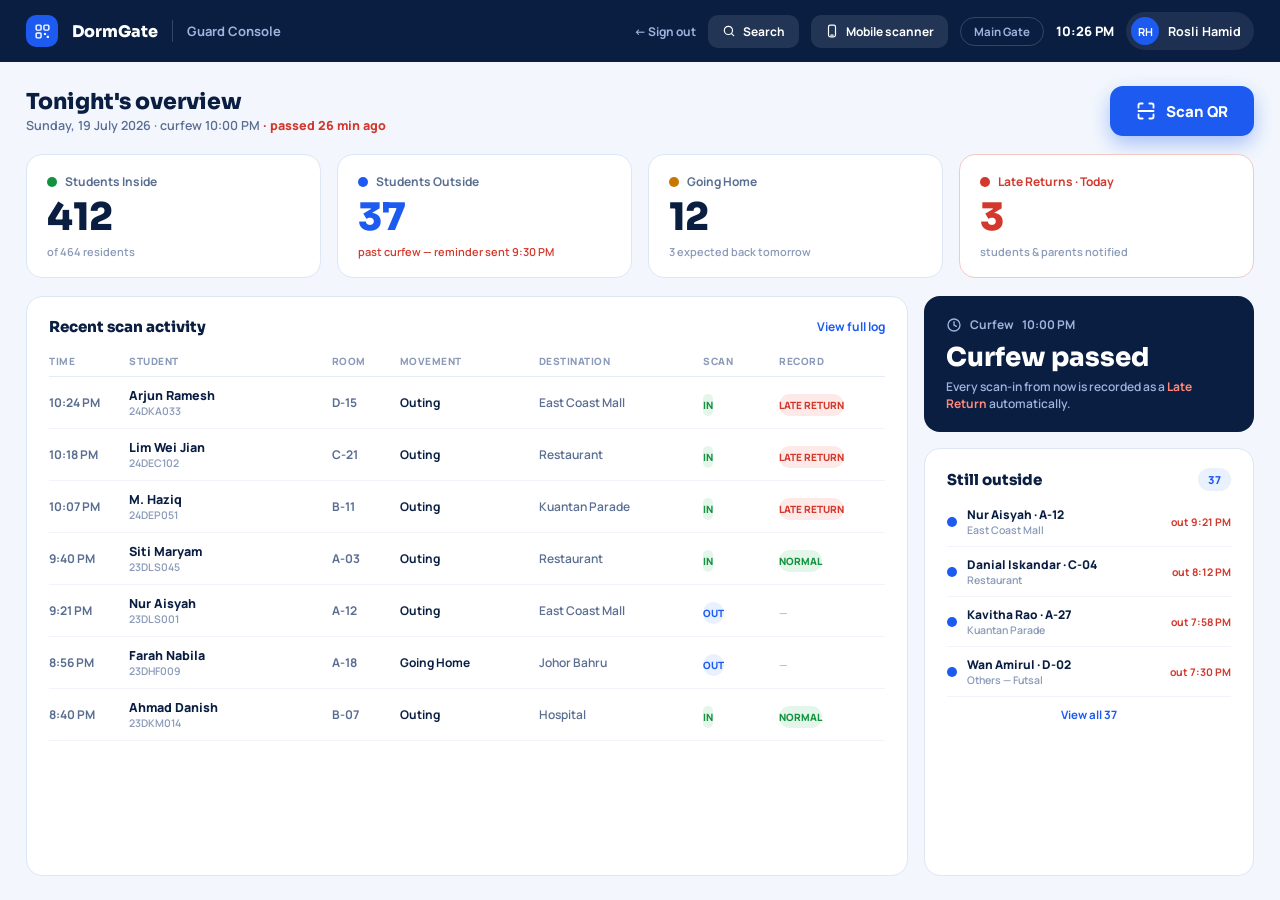
==== commit e32b5cdc: "[Phase 3/Task 4] Guard console opens directly - own login removed === TECHNICAL CHANGES === • guard." ====
--- a/guard.html
+++ b/guard.html
@@ -10,40 +10,16 @@
 </head>
 <body>
 
-<!-- ============ STAFF LOGIN ============ -->
-<div class="view active auth" id="login">
-  <div class="auth-card">
-    <div class="auth-brand">
-      <div class="auth-logo"><svg width="30" height="30" viewBox="0 0 24 24" fill="none"><rect x="3" y="3" width="7" height="7" rx="1.5" stroke="#fff" stroke-width="2"/><rect x="14" y="3" width="7" height="7" rx="1.5" stroke="#fff" stroke-width="2"/><rect x="3" y="14" width="7" height="7" rx="1.5" stroke="#fff" stroke-width="2"/><path d="M14 14h3v3h-3zM18 18h3v3h-3z" fill="#fff"/></svg></div>
-      <div class="auth-title">DormGate</div>
-      <div class="auth-sub">Security Guard Console</div>
-      <span class="auth-role">GUARD SIGN IN</span>
-    </div>
-    <div class="fieldgroup">
-      <div class="field-label">STAFF ID</div>
-      <div class="field focus" style="font-weight:600">G-1042</div>
-    </div>
-    <div class="fieldgroup">
-      <div class="field-label">PASSWORD</div>
-      <div class="field" style="justify-content:space-between;font-size:17px">
-        <span style="letter-spacing:3px">••••••••</span>
-        <svg width="20" height="20" viewBox="0 0 24 24" fill="none"><path d="M2 12s3.5-7 10-7 10 7 10 7-3.5 7-10 7-10-7-10-7z" stroke="#8A9AB8" stroke-width="1.8"/><circle cx="12" cy="12" r="3" stroke="#8A9AB8" stroke-width="1.8"/></svg>
-      </div>
-    </div>
-    <button class="btn btn-primary" id="guardSignIn">Sign In</button>
-    <div class="auth-back"><a href="index.html">&larr; Back to roles</a></div>
-  </div>
-</div>
-
 <!-- ============ CONSOLE (desktop) ============ -->
-<div class="view" id="console">
+<div class="view active" id="console">
   <header class="topbar">
     <div class="logo"><svg width="17" height="17" viewBox="0 0 24 24" fill="none"><rect x="3" y="3" width="7" height="7" rx="1.5" stroke="#fff" stroke-width="2"/><rect x="14" y="3" width="7" height="7" rx="1.5" stroke="#fff" stroke-width="2"/><rect x="3" y="14" width="7" height="7" rx="1.5" stroke="#fff" stroke-width="2"/><path d="M14 14h3v3h-3zM18 18h3v3h-3z" fill="#fff"/></svg></div>
     <span class="brand">DormGate</span>
     <span class="divider"></span>
     <span class="role">Guard Console</span>
     <div class="right">
-      <a class="home" href="index.html">← Roles</a>
+      <a class="home" href="index.html">← Sign out</a>
+      <span class="switch" id="toSearch"><svg width="14" height="14" viewBox="0 0 24 24" fill="none"><circle cx="11" cy="11" r="7" stroke="#fff" stroke-width="2"/><path d="M20 20l-4-4" stroke="#fff" stroke-width="2" stroke-linecap="round"/></svg>Search</span>
       <span class="switch" id="toScanner"><svg width="14" height="14" viewBox="0 0 24 24" fill="none"><rect x="6" y="2" width="12" height="20" rx="3" stroke="#fff" stroke-width="2"/><path d="M10 19h4" stroke="#fff" stroke-width="2" stroke-linecap="round"/></svg>Mobile scanner</span>
       <span class="gate">Main Gate</span>
       <span class="clock">10:26 PM</span>
@@ -128,6 +104,39 @@
   </div>
 </div>
 
+<!-- ============ GUARD SEARCH ============ -->
+<div class="view" id="search">
+  <header class="topbar">
+    <div class="logo"><svg width="17" height="17" viewBox="0 0 24 24" fill="none"><rect x="3" y="3" width="7" height="7" rx="1.5" stroke="#fff" stroke-width="2"/><rect x="14" y="3" width="7" height="7" rx="1.5" stroke="#fff" stroke-width="2"/><rect x="3" y="14" width="7" height="7" rx="1.5" stroke="#fff" stroke-width="2"/><path d="M14 14h3v3h-3zM18 18h3v3h-3z" fill="#fff"/></svg></div>
+    <span class="brand">DormGate</span>
+    <span class="divider"></span>
+    <span class="role">Student Search</span>
+    <div class="right">
+      <span class="switch" id="toConsole3"><svg width="14" height="14" viewBox="0 0 24 24" fill="none"><path d="M15 5l-7 7 7 7" stroke="#fff" stroke-width="2.2" stroke-linecap="round" stroke-linejoin="round"/></svg>Console</span>
+      <div class="who"><span class="avatar" id="gAv2">RH</span><span id="gName2">Rosli Hamid</span></div>
+    </div>
+  </header>
+  <div class="console-body">
+    <div class="srch-bar">
+      <div class="srch-box">
+        <svg width="18" height="18" viewBox="0 0 24 24" fill="none"><circle cx="11" cy="11" r="7" stroke="#1D5BF0" stroke-width="2"/><path d="M20 20l-4-4" stroke="#1D5BF0" stroke-width="2" stroke-linecap="round"/></svg>
+        <span class="q">aisyah</span><span class="caret"></span>
+        <span class="ph">search by name, student ID or room</span>
+      </div>
+      <div class="srch-drop">All blocks <svg width="12" height="12" viewBox="0 0 24 24" fill="none"><path d="M6 9l6 6 6-6" stroke="#5A6E92" stroke-width="2.4" stroke-linecap="round" stroke-linejoin="round"/></svg></div>
+      <div class="srch-drop">Any status <svg width="12" height="12" viewBox="0 0 24 24" fill="none"><path d="M6 9l6 6 6-6" stroke="#5A6E92" stroke-width="2.4" stroke-linecap="round" stroke-linejoin="round"/></svg></div>
+    </div>
+    <div class="srch-split">
+      <div class="srch-panel">
+        <div class="srch-grid srch-head"><span>STUDENT</span><span>ROOM</span><span>STATUS</span><span>LAST SCAN</span></div>
+        <div id="guardSearchBody"><!-- JS --></div>
+        <div class="srch-note">5 of 464 students match "aisyah" filters</div>
+      </div>
+      <div class="sdetail" id="guardDetail"><!-- JS --></div>
+    </div>
+  </div>
+</div>
+
 <!-- ============ SCAN RESULT MODAL ============ -->
 <div class="overlay" id="scanOverlay">
   <div class="dialog" id="scanDialog"><!-- JS --></div>
--- a/assets/css/tokens.css
+++ b/assets/css/tokens.css
@@ -166,6 +166,28 @@
   border-radius: 999px; padding: 5px 12px; letter-spacing: .5px; }
 .auth-back { text-align: center; font: 700 12px var(--sans); color: var(--muted-2); margin-top: 2px; }
 
+/* real inputs inside the shared .field shell */
+.auth-input { width: 100%; border: none; outline: none; background: transparent; padding: 0;
+  font: 600 15px var(--sans); color: var(--ink); }
+.auth-input::placeholder { color: var(--muted-2); font-weight: 500; }
+.auth-input[type="password"] { letter-spacing: 3px; font-size: 17px; }
+
+/* inline error */
+.auth-err { display: none; font: 600 11.5px var(--sans); color: var(--red);
+  background: var(--red-tint); border-radius: 10px; padding: 9px 12px; }
+.auth-err.show { display: block; animation: dg-fade .2s ease; }
+
+/* demo quick-fill: 1 row x 3 columns */
+.auth-divider { display: flex; align-items: center; gap: 10px; }
+.auth-divider .l { flex: 1; height: 1px; background: var(--border); }
+.auth-divider .t { font: 700 10px var(--sans); color: var(--muted-2); letter-spacing: .6px; white-space: nowrap; }
+.auth-quick { display: grid; grid-template-columns: repeat(3, 1fr); gap: 8px; }
+.auth-quick button { height: 40px; border-radius: 11px; border: 1.5px solid var(--border);
+  background: #fff; color: var(--muted); font: 800 12px var(--sans); cursor: pointer;
+  transition: border-color .15s, color .15s, background .15s; }
+.auth-quick button:hover { border-color: var(--blue); color: var(--blue); background: var(--blue-tint); }
+.auth-quick button:active { transform: translateY(1px); }
+
 /* ============================================================
    Search + detail (backs the Guard search view)
    ============================================================ */
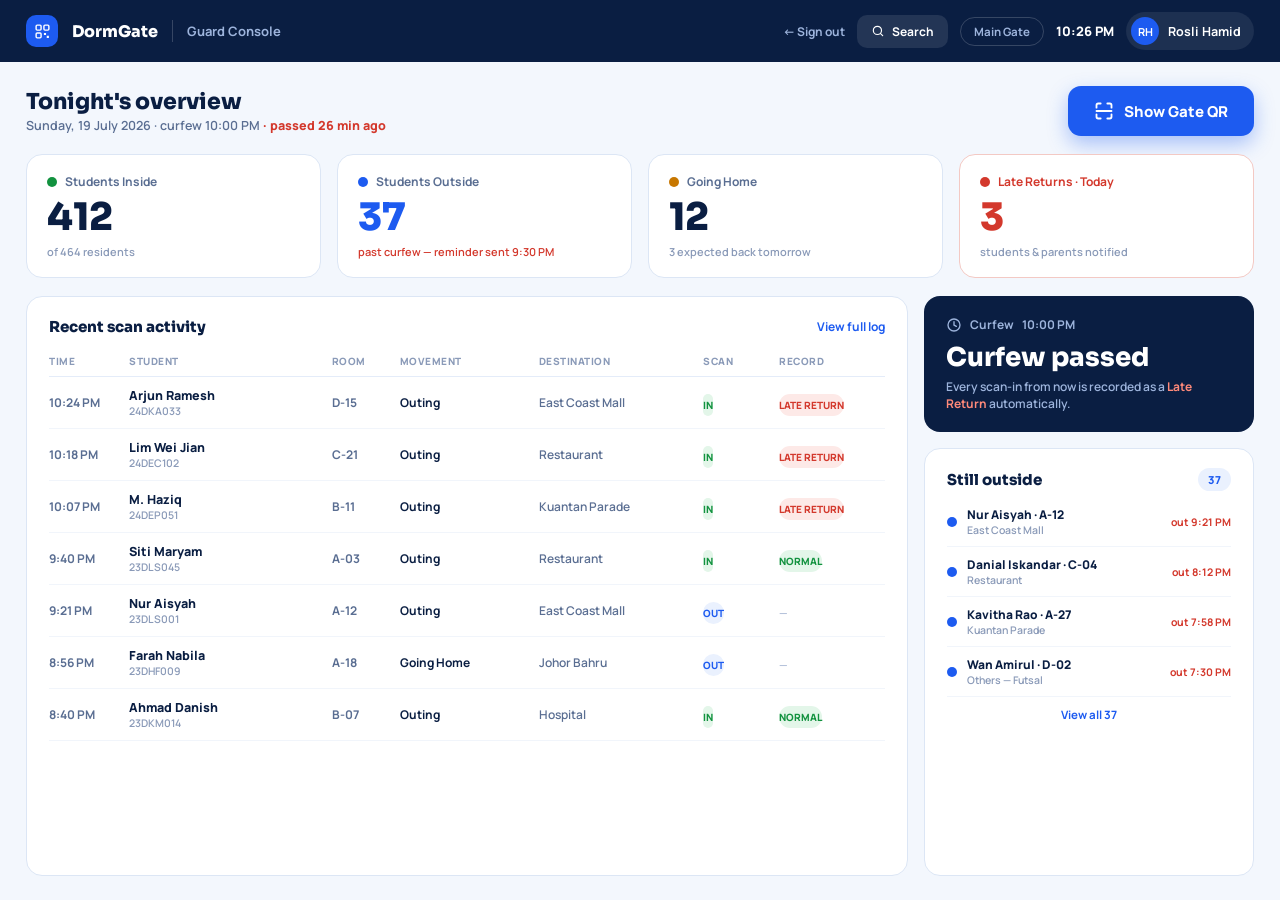
==== commit 2b8a5623: "[Phase 4/Task 5] Guard displays a rotating gate QR - scanning removed === TECHNICAL CHANGES === • gu" ====
--- a/guard.html
+++ b/guard.html
@@ -20,7 +20,6 @@
     <div class="right">
       <a class="home" href="index.html">← Sign out</a>
       <span class="switch" id="toSearch"><svg width="14" height="14" viewBox="0 0 24 24" fill="none"><circle cx="11" cy="11" r="7" stroke="#fff" stroke-width="2"/><path d="M20 20l-4-4" stroke="#fff" stroke-width="2" stroke-linecap="round"/></svg>Search</span>
-      <span class="switch" id="toScanner"><svg width="14" height="14" viewBox="0 0 24 24" fill="none"><rect x="6" y="2" width="12" height="20" rx="3" stroke="#fff" stroke-width="2"/><path d="M10 19h4" stroke="#fff" stroke-width="2" stroke-linecap="round"/></svg>Mobile scanner</span>
       <span class="gate">Main Gate</span>
       <span class="clock">10:26 PM</span>
       <div class="who"><span class="avatar" id="gAv">RH</span><span id="gName">Rosli Hamid</span></div>
@@ -33,9 +32,9 @@
         <h1>Tonight's overview</h1>
         <div class="sub">Sunday, 19 July 2026 · curfew <span id="cf1">10:00 PM</span> <span class="late">· passed 26 min ago</span></div>
       </div>
-      <div class="scan-btn" data-scan="outing">
+      <div class="scan-btn" id="toGate">
         <svg width="20" height="20" viewBox="0 0 24 24" fill="none"><path d="M3 8V5a2 2 0 012-2h3M16 3h3a2 2 0 012 2v3M21 16v3a2 2 0 01-2 2h-3M8 21H5a2 2 0 01-2-2v-3M3 12h18" stroke="#fff" stroke-width="2.2" stroke-linecap="round"/></svg>
-        Scan QR
+        Show Gate QR
       </div>
     </div>
 
@@ -71,35 +70,28 @@
   </div>
 </div>
 
-<!-- ============ MOBILE SCANNER (1m) ============ -->
-<div class="view" id="scanner">
-  <div class="phone">
-    <div class="scanner-head">
-      <span class="t">Scan QR</span>
-      <span class="loc" id="toConsole" style="cursor:pointer">← Console · Main Gate</span>
+<!-- ============ GATE QR (students scan this) ============ -->
+<div class="view" id="gate">
+  <header class="topbar">
+    <div class="logo"><svg width="17" height="17" viewBox="0 0 24 24" fill="none"><rect x="3" y="3" width="7" height="7" rx="1.5" stroke="#fff" stroke-width="2"/><rect x="14" y="3" width="7" height="7" rx="1.5" stroke="#fff" stroke-width="2"/><rect x="3" y="14" width="7" height="7" rx="1.5" stroke="#fff" stroke-width="2"/><path d="M14 14h3v3h-3zM18 18h3v3h-3z" fill="#fff"/></svg></div>
+    <span class="brand">DormGate</span>
+    <span class="divider"></span>
+    <span class="role">Gate QR</span>
+    <div class="right">
+      <span class="switch" id="toConsole"><svg width="14" height="14" viewBox="0 0 24 24" fill="none"><path d="M15 5l-7 7 7 7" stroke="#fff" stroke-width="2.2" stroke-linecap="round" stroke-linejoin="round"/></svg>Console</span>
+      <span class="gate" id="gateSite">Main Gate</span>
     </div>
-    <div class="viewfinder">
-      <div class="hint">Align the student's QR inside the frame</div>
-      <div class="frame">
-        <div class="box">
-          <span class="c tl"></span><span class="c tr"></span><span class="c bl"></span><span class="c br"></span>
-          <img class="qr" data-qr width="150" height="150" alt="QR in viewfinder">
-          <span class="laser"></span>
-        </div>
-      </div>
-    </div>
-    <div class="result-sheet">
-      <div class="grab"></div>
-      <div class="who">
-        <span class="av">NA</span>
-        <div class="grow"><div class="nm">Nur Aisyah</div><div class="sub">23DLS001 · A-12 · 🟢 Inside</div></div>
-        <span class="badge badge-blue">OUTING</span>
-      </div>
-      <div class="dest"><span>East Coast Mall</span><b>Out → 6:15 PM</b></div>
-      <div class="acts">
-        <button class="btn btn-outline btn-sm" style="flex:1" id="toConsole2">Cancel</button>
-        <button class="btn btn-primary btn-sm" style="flex:1.7" data-scan="outing">Confirm — Out</button>
-      </div>
+  </header>
+  <div class="gate-body">
+    <div class="gate-card">
+      <div class="gate-title">Show this QR to students</div>
+      <div class="gate-sub">Students scan it, then choose their movement type and place.</div>
+      <div class="gate-qr"><img id="gateImg" width="260" height="260" alt="Gate QR"></div>
+      <div class="gate-token" id="gateToken">MAINGATE-0001</div>
+      <div class="gate-count">Expires in <b id="gateTime">05:00</b></div>
+      <div class="gate-bar"><span id="gateBar"></span></div>
+      <div class="gate-note">Auto-refreshes every 5 minutes so an old photo of the code will not work.</div>
+      <button class="btn btn-outline btn-sm" id="gateRefresh" style="max-width:220px">Refresh now</button>
     </div>
   </div>
 </div>
@@ -137,11 +129,6 @@
   </div>
 </div>
 
-<!-- ============ SCAN RESULT MODAL ============ -->
-<div class="overlay" id="scanOverlay">
-  <div class="dialog" id="scanDialog"><!-- JS --></div>
-</div>
-
 <script src="assets/js/data.js"></script>
 <script src="assets/js/qr.js"></script>
 <script src="assets/js/guard.js"></script>
--- a/assets/css/tokens.css
+++ b/assets/css/tokens.css
@@ -147,6 +147,36 @@
 /* screen fade-in on route change */
 .screen { animation: dg-fade .28s ease; }
 
+/* ============================================================
+   Popup shell — shared by the student movement popup and any
+   dialog-style overlay. Moved here from guard.css.
+   ============================================================ */
+.overlay { position: fixed; inset: 0; background: rgba(10,30,66,.55); display: none;
+  align-items: center; justify-content: center; padding: 24px; z-index: 100; }
+.overlay.show { display: flex; animation: dg-fade .2s ease; }
+.dialog { width: 460px; max-width: 100%; background: #fff; border-radius: 20px;
+  box-shadow: var(--shadow-pop); overflow: hidden; max-height: 92vh; overflow-y: auto; }
+.dialog .dhead { display: flex; align-items: center; gap: 10px; padding: 18px 24px; border-bottom: 1px solid var(--border-soft); }
+.dialog .dhead .t { font: 800 15px var(--head); color: var(--ink); }
+.dialog .dhead .loc { margin-left: auto; font: 600 11.5px var(--sans); color: var(--muted-2); }
+.dialog .danger-bar { display: flex; gap: 10px; align-items: center; background: var(--red); padding: 12px 24px;
+  font: 800 12.5px var(--sans); color: #fff; }
+.dialog .who { padding: 20px 24px; display: flex; align-items: center; gap: 14px; }
+.dialog .who .av { width: 52px; height: 52px; border-radius: 16px; display: flex; align-items: center; justify-content: center; font: 800 17px var(--head); }
+.dialog .who .nm { font: 800 17px var(--head); color: var(--ink); }
+.dialog .who .sub { font: 600 12px var(--sans); color: var(--muted); margin-top: 2px; }
+.dialog .dtable { margin: 0 24px; background: var(--surface); border: 1px solid var(--border); border-radius: 14px; padding: 4px 16px; }
+.dialog .dtable .r { display: flex; justify-content: space-between; padding: 10px 0; border-bottom: 1px solid var(--border-soft); }
+.dialog .dtable .r:last-child { border-bottom: none; }
+.dialog .dtable .k { font: 600 12px var(--sans); color: var(--muted); }
+.dialog .dtable .v { font: 800 12px var(--sans); }
+.dialog .dbody { padding: 18px 24px 0; display: flex; flex-direction: column; gap: 14px; }
+.transition { display: flex; align-items: center; justify-content: center; gap: 10px; padding: 16px 24px 4px; flex-wrap: wrap; }
+.transition .badge { font-size: 11px; padding: 6px 14px; }
+.dialog .dnote { font: 600 11px var(--sans); color: var(--muted-2); text-align: center; padding: 8px 24px 0; }
+.dialog .dactions { display: flex; gap: 12px; padding: 16px 24px 22px; }
+.dialog .dactions .btn.wide { flex: 1.6; }
+
 /* generic field group (label + field) */
 .fieldgroup { display: flex; flex-direction: column; gap: 6px; }
 
@@ -171,6 +201,8 @@
   font: 600 15px var(--sans); color: var(--ink); }
 .auth-input::placeholder { color: var(--muted-2); font-weight: 500; }
 .auth-input[type="password"] { letter-spacing: 3px; font-size: 17px; }
+/* keep the placeholder readable — the wide tracking is only for typed dots */
+.auth-input[type="password"]::placeholder { letter-spacing: normal; font-size: 15px; }
 
 /* inline error */
 .auth-err { display: none; font: 600 11.5px var(--sans); color: var(--red);
--- a/assets/css/guard.css
+++ b/assets/css/guard.css
@@ -1,7 +1,7 @@
 /* ============================================================
-   DormGate — Guard console (desktop) + mobile scanner
-   Bare responsive: console fills viewport; scanner is a
-   phone-width dark view. No browser-window chrome.
+   DormGate — Guard console (desktop) + gate QR display
+   Bare responsive: console fills the viewport. The guard displays
+   a rotating gate QR instead of scanning. No browser-window chrome.
    ============================================================ */
 
 body { background: var(--surface); }
@@ -88,68 +88,26 @@
 .so-row .t { font: 700 10.5px var(--sans); color: var(--red); white-space: nowrap; }
 .viewall { text-align: center; font: 700 11.5px var(--sans); color: var(--blue); padding: 10px 0; cursor: pointer; }
 
-/* ---------- scan result modal ---------- */
-.overlay { position: fixed; inset: 0; background: rgba(10,30,66,.55); display: none;
-  align-items: center; justify-content: center; padding: 24px; z-index: 100; }
-.overlay.show { display: flex; animation: dg-fade .2s ease; }
-.dialog { width: 460px; max-width: 100%; background: #fff; border-radius: 20px; box-shadow: var(--shadow-pop); overflow: hidden; }
-.dialog .dhead { display: flex; align-items: center; gap: 10px; padding: 18px 24px; border-bottom: 1px solid var(--border-soft); }
-.dialog .dhead .t { font: 800 15px var(--head); color: var(--ink); }
-.dialog .dhead .loc { margin-left: auto; font: 600 11.5px var(--sans); color: var(--muted-2); }
-.dialog .danger-bar { display: flex; gap: 10px; align-items: center; background: var(--red); padding: 12px 24px;
-  font: 800 12.5px var(--sans); color: #fff; }
-.dialog .who { padding: 20px 24px; display: flex; align-items: center; gap: 14px; }
-.dialog .who .av { width: 52px; height: 52px; border-radius: 16px; display: flex; align-items: center; justify-content: center; font: 800 17px var(--head); }
-.dialog .who .nm { font: 800 17px var(--head); color: var(--ink); }
-.dialog .who .sub { font: 600 12px var(--sans); color: var(--muted); margin-top: 2px; }
-.dialog .dtable { margin: 0 24px; background: var(--surface); border: 1px solid var(--border); border-radius: 14px; padding: 4px 16px; }
-.dialog .dtable .r { display: flex; justify-content: space-between; padding: 10px 0; border-bottom: 1px solid var(--border-soft); }
-.dialog .dtable .r:last-child { border-bottom: none; }
-.dialog .dtable .k { font: 600 12px var(--sans); color: var(--muted); }
-.dialog .dtable .v { font: 800 12px var(--sans); }
-.transition { display: flex; align-items: center; justify-content: center; gap: 10px; padding: 16px 24px 4px; flex-wrap: wrap; }
-.transition .badge { font-size: 11px; padding: 6px 14px; }
-.dialog .dnote { font: 600 11px var(--sans); color: var(--muted-2); text-align: center; padding: 8px 24px 0; }
-.dialog .dactions { display: flex; gap: 12px; padding: 16px 24px 22px; }
-.dialog .dactions .btn { }
-.dialog .dactions .btn.wide { flex: 1.6; }
+/* popup shell (.overlay / .dialog) now lives in tokens.css — shared with the student app */
 
-/* ---------- mobile scanner (1m) ---------- */
-#scanner { justify-content: center; background: #dfe7f4; padding: 22px 0; min-height: 100vh; }
-.phone { width: 100%; max-width: 440px; margin: 0 auto; background: var(--navy-deep); border-radius: 30px;
-  min-height: calc(100vh - 44px); display: flex; flex-direction: column; overflow: hidden;
-  box-shadow: 0 0 60px rgba(10,30,66,.3); position: relative; }
-.scanner-head { padding: 26px 22px 10px; display: flex; align-items: center; gap: 10px; }
-.scanner-head .t { font: 700 19px var(--head); color: #fff; }
-.scanner-head .loc { margin-left: auto; font: 700 11px var(--sans); color: var(--muted-3);
-  border: 1px solid rgba(255,255,255,.2); border-radius: 999px; padding: 5px 11px; }
-.viewfinder { flex: 1; position: relative; margin: 8px 22px 0; border-radius: 20px; overflow: hidden;
-  background: radial-gradient(120% 90% at 50% 30%, var(--navy-soft) 0%, var(--navy-deep) 100%); }
-.viewfinder .hint { position: absolute; left: 0; right: 0; top: 14px; text-align: center;
-  font: 700 12px var(--sans); color: var(--muted-3); }
-.frame { position: absolute; inset: 0; display: flex; align-items: center; justify-content: center; }
-.frame .box { width: 230px; height: 230px; position: relative; }
-.frame .c { position: absolute; width: 40px; height: 40px; }
-.frame .tl { top: 0; left: 0; border-top: 4px solid var(--sky); border-left: 4px solid var(--sky); border-radius: 10px 0 0 0; }
-.frame .tr { top: 0; right: 0; border-top: 4px solid var(--sky); border-right: 4px solid var(--sky); border-radius: 0 10px 0 0; }
-.frame .bl { bottom: 0; left: 0; border-bottom: 4px solid var(--sky); border-left: 4px solid var(--sky); border-radius: 0 0 0 10px; }
-.frame .br { bottom: 0; right: 0; border-bottom: 4px solid var(--sky); border-right: 4px solid var(--sky); border-radius: 0 0 10px 0; }
-.frame .qr { position: absolute; top: 40px; left: 40px; opacity: .9; border-radius: 8px; }
-.frame .laser { position: absolute; left: 8px; right: 8px; height: 3px; border-radius: 2px;
-  background: var(--sky); box-shadow: 0 0 14px var(--sky); animation: dg-scanline 2.6s ease-in-out infinite; }
-.result-sheet { background: #fff; border-radius: 24px 24px 0 0; margin-top: 14px; padding: 18px 22px 30px;
-  box-shadow: 0 -14px 34px rgba(0,0,0,.4); }
-.result-sheet .grab { width: 44px; height: 5px; border-radius: 999px; background: var(--border); margin: 0 auto 14px; }
-.result-sheet .who { display: flex; align-items: center; gap: 12px; }
-.result-sheet .who .av { width: 44px; height: 44px; border-radius: 14px; background: var(--blue-tint);
-  display: flex; align-items: center; justify-content: center; font: 800 15px var(--head); color: var(--blue); }
-.result-sheet .nm { font: 800 15px var(--head); color: var(--ink); }
-.result-sheet .who .sub { font: 600 11.5px var(--sans); color: var(--muted); }
-.result-sheet .dest { display: flex; justify-content: space-between; background: var(--surface);
-  border: 1px solid var(--border); border-radius: 12px; padding: 11px 14px; margin-top: 12px;
-  font: 600 12px var(--sans); color: var(--muted); }
-.result-sheet .dest b { font-weight: 800; color: var(--ink); }
-.result-sheet .acts { display: flex; gap: 10px; margin-top: 14px; }
+/* ---------- gate QR (students scan this) ---------- */
+#gate { flex-direction: column; min-height: 100vh; }
+.gate-body { flex: 1; display: flex; align-items: center; justify-content: center; padding: 30px 26px; }
+.gate-card { background: #fff; border: 1px solid var(--border); border-radius: 22px; padding: 30px 34px;
+  display: flex; flex-direction: column; align-items: center; gap: 10px; text-align: center;
+  box-shadow: 0 20px 50px rgba(10,30,66,.10); max-width: 460px; width: 100%; }
+.gate-title { font: 800 20px var(--head); color: var(--ink); }
+.gate-sub { font: 600 12.5px/1.5 var(--sans); color: var(--muted); max-width: 320px; }
+.gate-qr { margin-top: 8px; padding: 14px; border: 1.5px solid var(--border); border-radius: 20px; }
+.gate-qr img { display: block; border-radius: 10px; }
+.gate-token { font: 700 11.5px ui-monospace, Menlo, monospace; color: var(--muted-2);
+  background: var(--surface); border: 1px solid var(--border); border-radius: 999px; padding: 5px 12px; }
+.gate-count { font: 600 13px var(--sans); color: var(--muted); margin-top: 2px; }
+.gate-count b { font: 800 20px var(--head); color: var(--ink); margin-left: 4px; }
+.gate-bar { width: 100%; max-width: 300px; height: 6px; border-radius: 999px; background: var(--border-soft); overflow: hidden; }
+.gate-bar span { display: block; height: 100%; width: 100%; background: var(--blue);
+  border-radius: 999px; transition: width 1s linear; }
+.gate-note { font: 600 11.5px/1.5 var(--sans); color: var(--muted-2); max-width: 320px; }
 
 @media (max-width: 1080px) { .console-grid { grid-template-columns: 1fr; } .rail { flex-direction: column; } }
 @media (max-width: 720px) {
@@ -157,4 +115,6 @@
   .topbar { padding: 0 14px; gap: 10px; } .topbar .role, .topbar .gate { display: none; }
   .scan-cols { grid-template-columns: 60px 1.4fr 44px 66px; }
   .scan-cols .col-move, .scan-cols .col-dest, .scan-cols .col-scan { display: none; }
+  .gate-card { padding: 24px 18px; }
+  .gate-qr img { width: 210px; height: 210px; }
 }
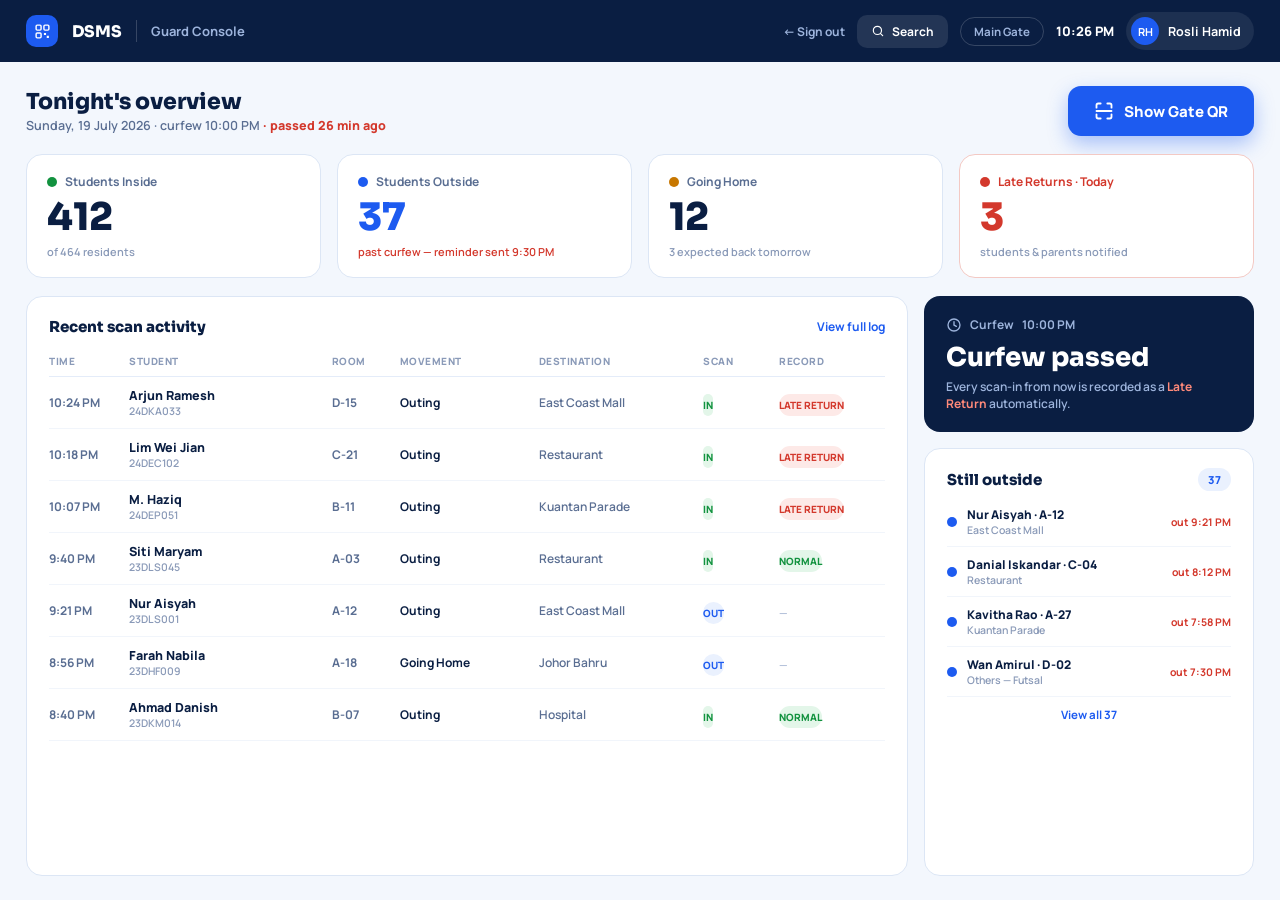
==== commit 5396bbf1: "Rename the system to DSMS - Dormitory Student Movement System === TECHNICAL CHANGES === • index.html" ====
--- a/guard.html
+++ b/guard.html
@@ -3,8 +3,8 @@
 <head>
 <meta charset="utf-8">
 <meta name="viewport" content="width=device-width, initial-scale=1">
-<title>DormGate — Guard Console</title>
-<meta name="description" content="DormGate guard console — scan student QR, live in/out counts, curfew &amp; late-return tracking.">
+<title>DSMS — Guard Console</title>
+<meta name="description" content="DSMS guard console — display the rotating gate QR, live in/out counts, curfew &amp; late-return tracking.">
 <link rel="stylesheet" href="assets/css/tokens.css">
 <link rel="stylesheet" href="assets/css/guard.css">
 </head>
@@ -14,7 +14,7 @@
 <div class="view active" id="console">
   <header class="topbar">
     <div class="logo"><svg width="17" height="17" viewBox="0 0 24 24" fill="none"><rect x="3" y="3" width="7" height="7" rx="1.5" stroke="#fff" stroke-width="2"/><rect x="14" y="3" width="7" height="7" rx="1.5" stroke="#fff" stroke-width="2"/><rect x="3" y="14" width="7" height="7" rx="1.5" stroke="#fff" stroke-width="2"/><path d="M14 14h3v3h-3zM18 18h3v3h-3z" fill="#fff"/></svg></div>
-    <span class="brand">DormGate</span>
+    <span class="brand">DSMS</span>
     <span class="divider"></span>
     <span class="role">Guard Console</span>
     <div class="right">
@@ -74,7 +74,7 @@
 <div class="view" id="gate">
   <header class="topbar">
     <div class="logo"><svg width="17" height="17" viewBox="0 0 24 24" fill="none"><rect x="3" y="3" width="7" height="7" rx="1.5" stroke="#fff" stroke-width="2"/><rect x="14" y="3" width="7" height="7" rx="1.5" stroke="#fff" stroke-width="2"/><rect x="3" y="14" width="7" height="7" rx="1.5" stroke="#fff" stroke-width="2"/><path d="M14 14h3v3h-3zM18 18h3v3h-3z" fill="#fff"/></svg></div>
-    <span class="brand">DormGate</span>
+    <span class="brand">DSMS</span>
     <span class="divider"></span>
     <span class="role">Gate QR</span>
     <div class="right">
@@ -100,7 +100,7 @@
 <div class="view" id="search">
   <header class="topbar">
     <div class="logo"><svg width="17" height="17" viewBox="0 0 24 24" fill="none"><rect x="3" y="3" width="7" height="7" rx="1.5" stroke="#fff" stroke-width="2"/><rect x="14" y="3" width="7" height="7" rx="1.5" stroke="#fff" stroke-width="2"/><rect x="3" y="14" width="7" height="7" rx="1.5" stroke="#fff" stroke-width="2"/><path d="M14 14h3v3h-3zM18 18h3v3h-3z" fill="#fff"/></svg></div>
-    <span class="brand">DormGate</span>
+    <span class="brand">DSMS</span>
     <span class="divider"></span>
     <span class="role">Student Search</span>
     <div class="right">
--- a/assets/css/tokens.css
+++ b/assets/css/tokens.css
@@ -1,6 +1,6 @@
 /* ============================================================
-   DormGate — Design Tokens & Shared Components
-   Dormitory Movement System · hardcoded prototype
+   DSMS — Design Tokens & Shared Components
+   Dormitory Student Movement System · hardcoded prototype
    Fonts: Sora (headings) + Manrope (body)
    ============================================================ */
 
--- a/assets/css/guard.css
+++ b/assets/css/guard.css
@@ -1,5 +1,5 @@
 /* ============================================================
-   DormGate — Guard console (desktop) + gate QR display
+   DSMS — Guard console (desktop) + gate QR display
    Bare responsive: console fills the viewport. The guard displays
    a rotating gate QR instead of scanning. No browser-window chrome.
    ============================================================ */
